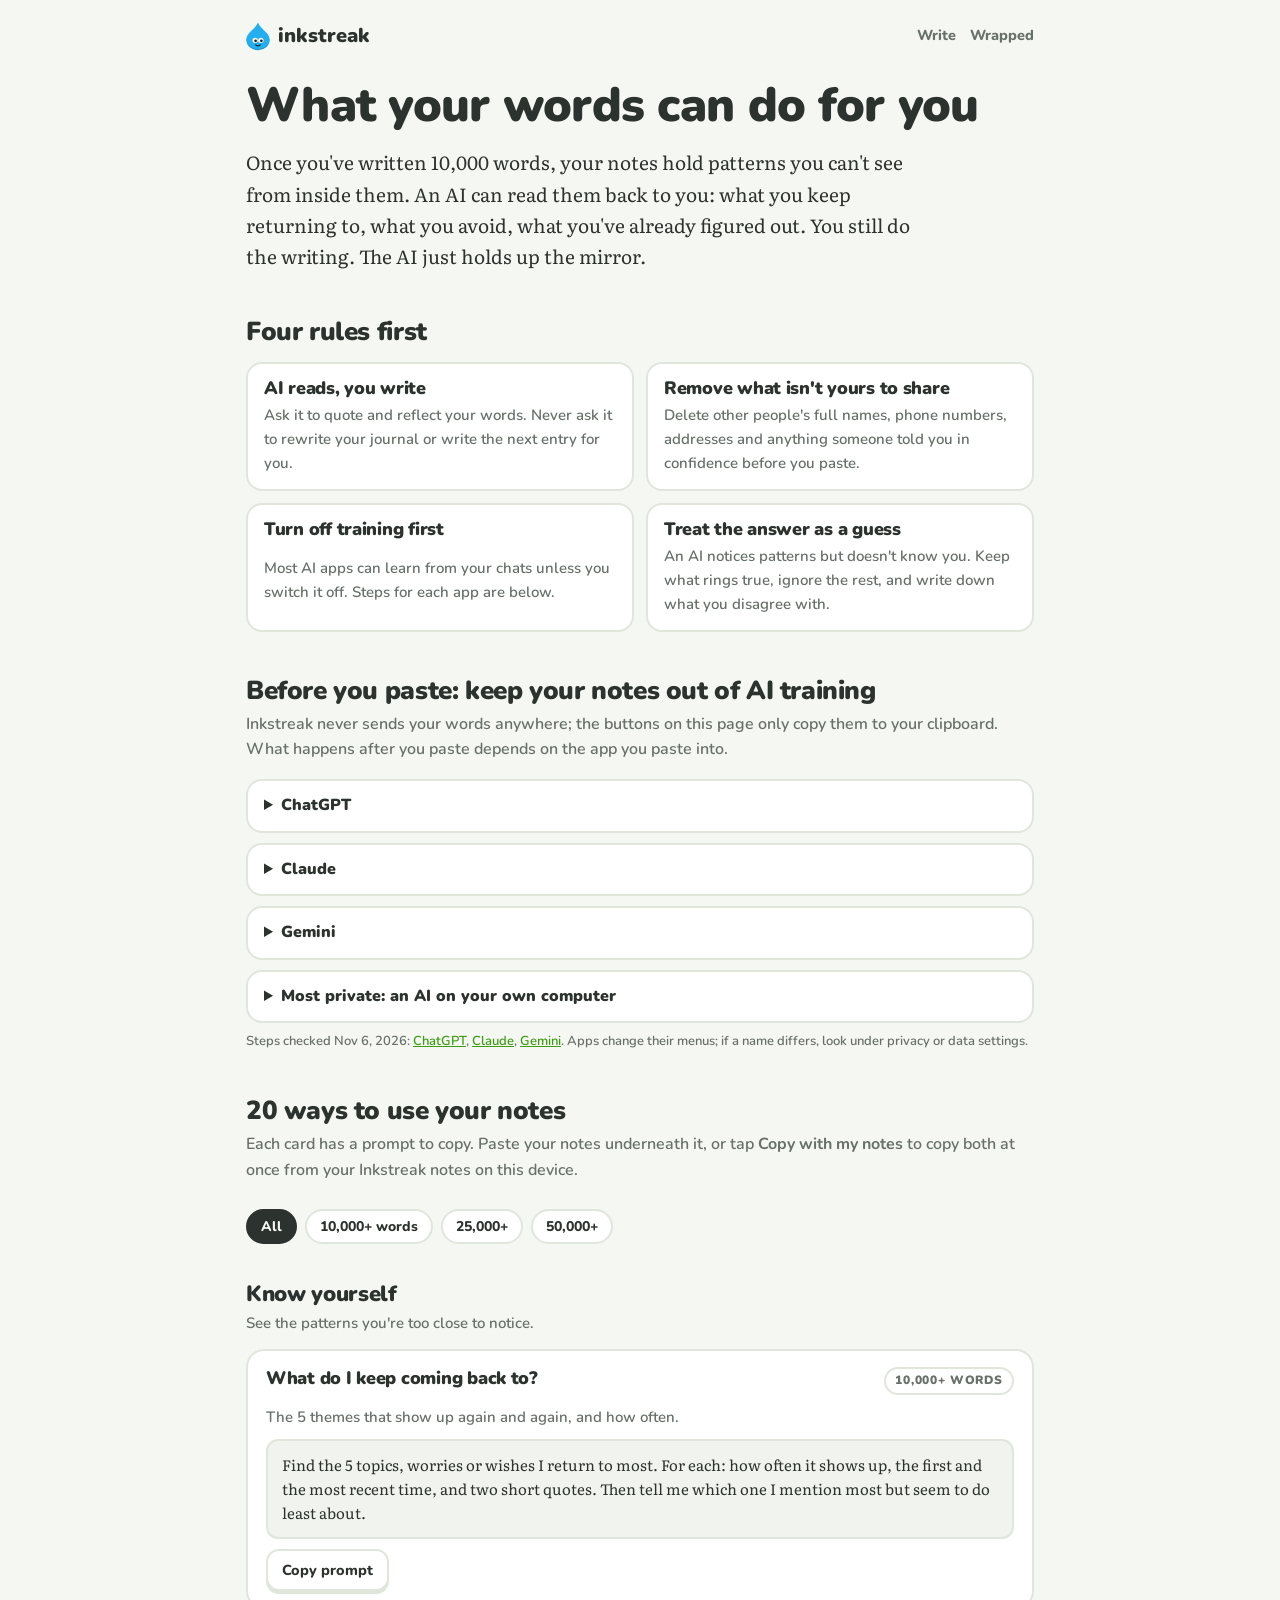
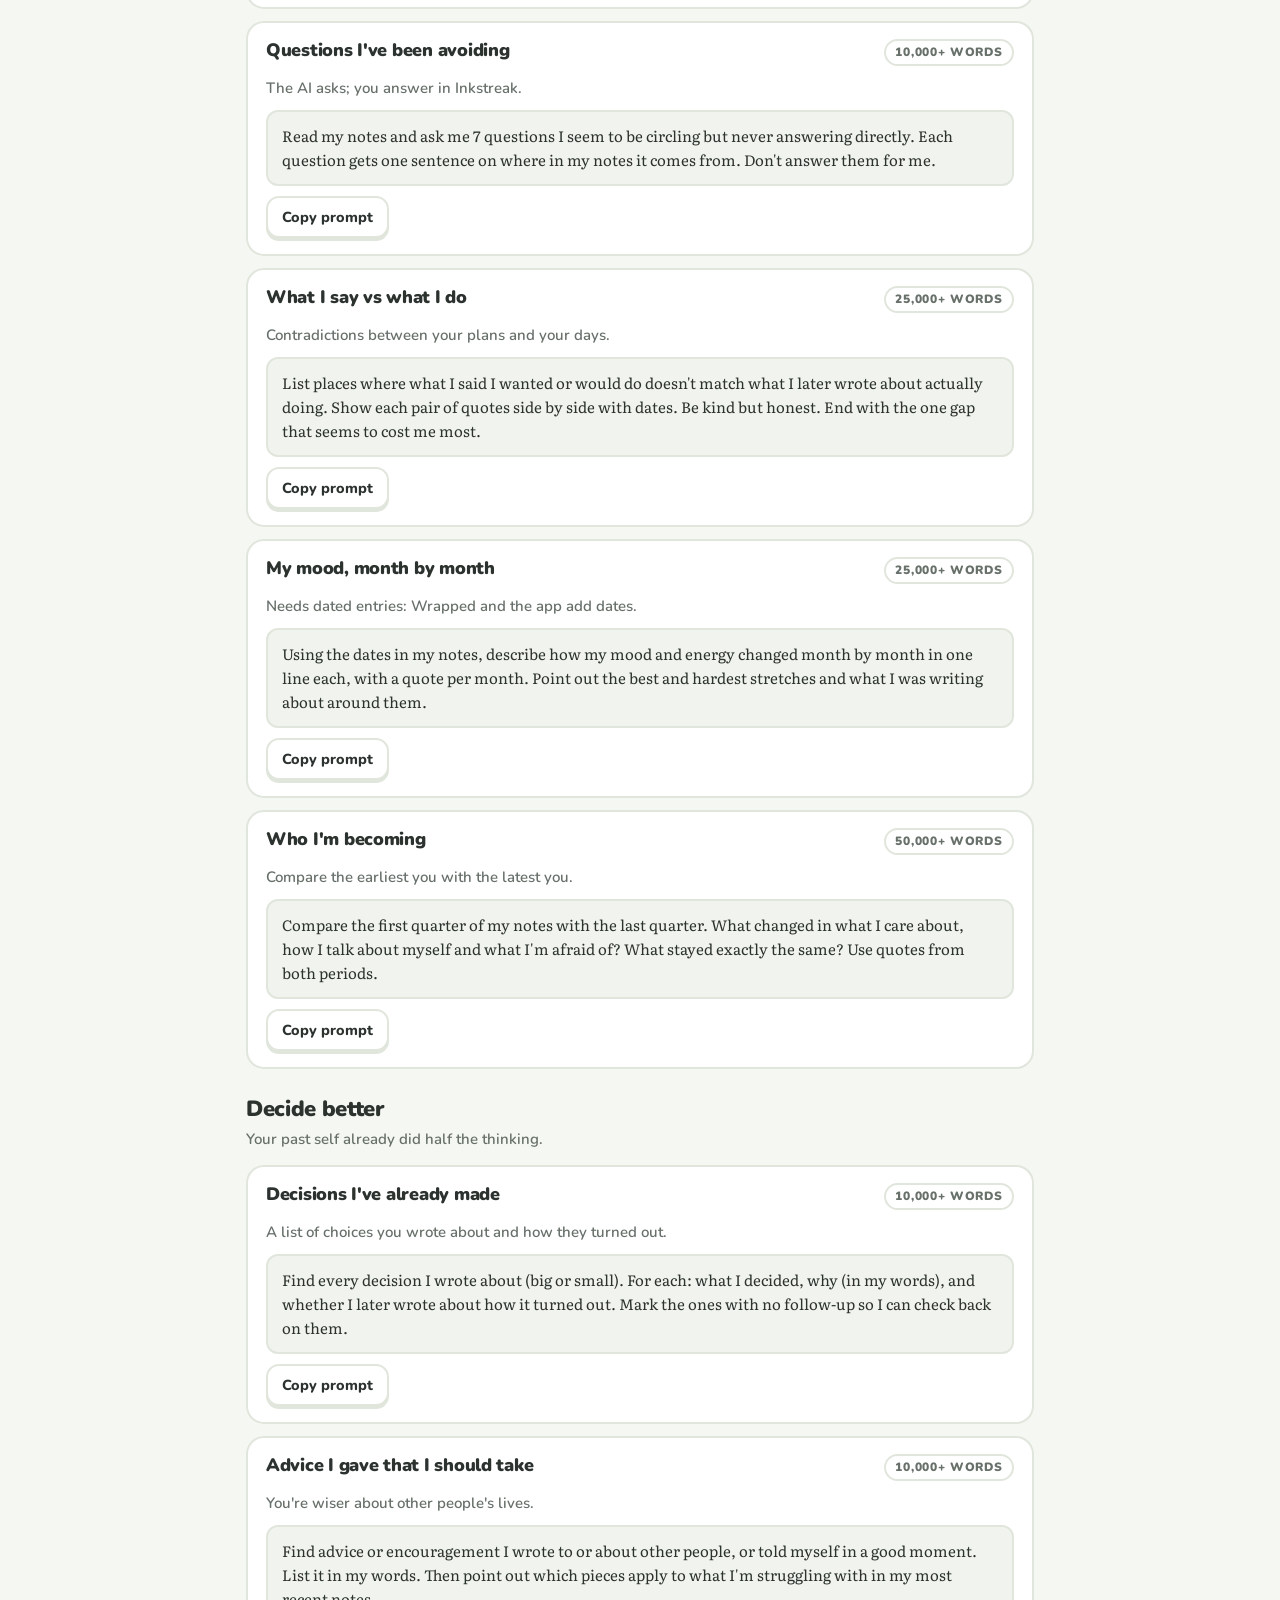
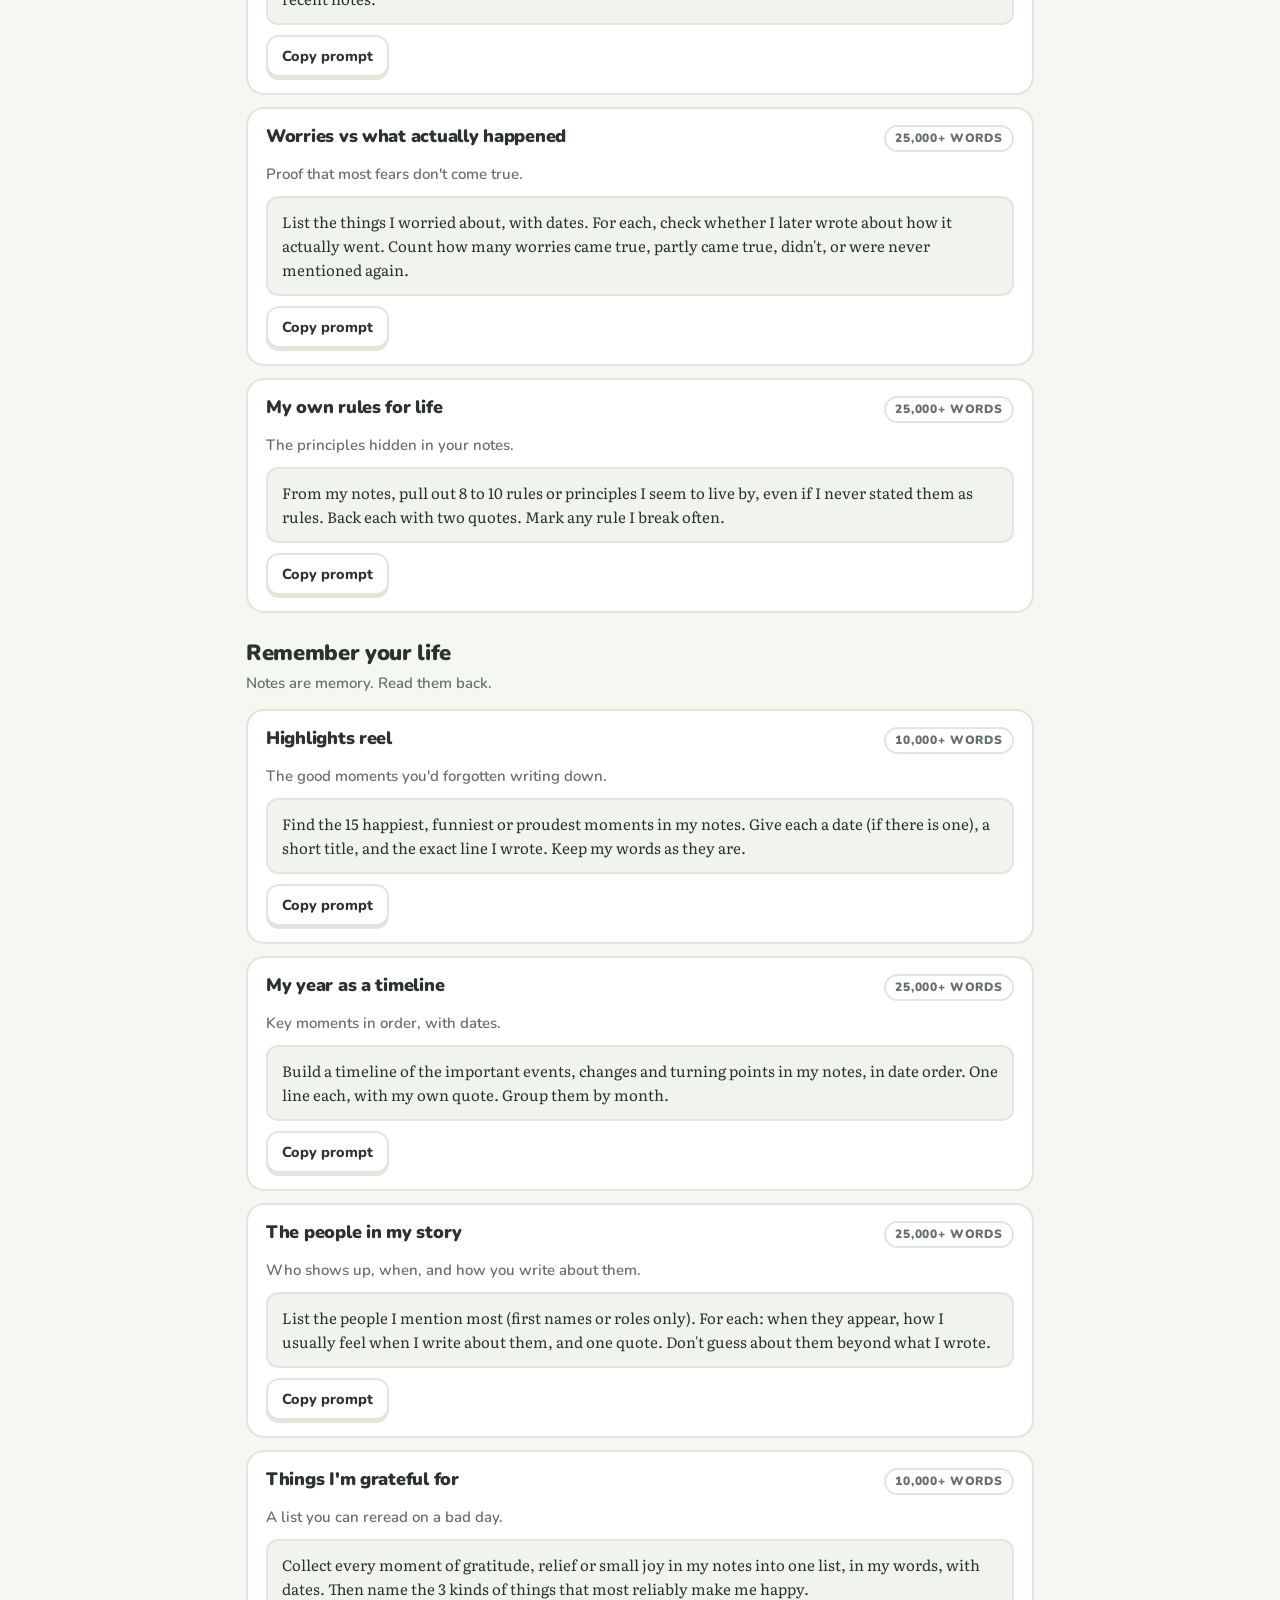
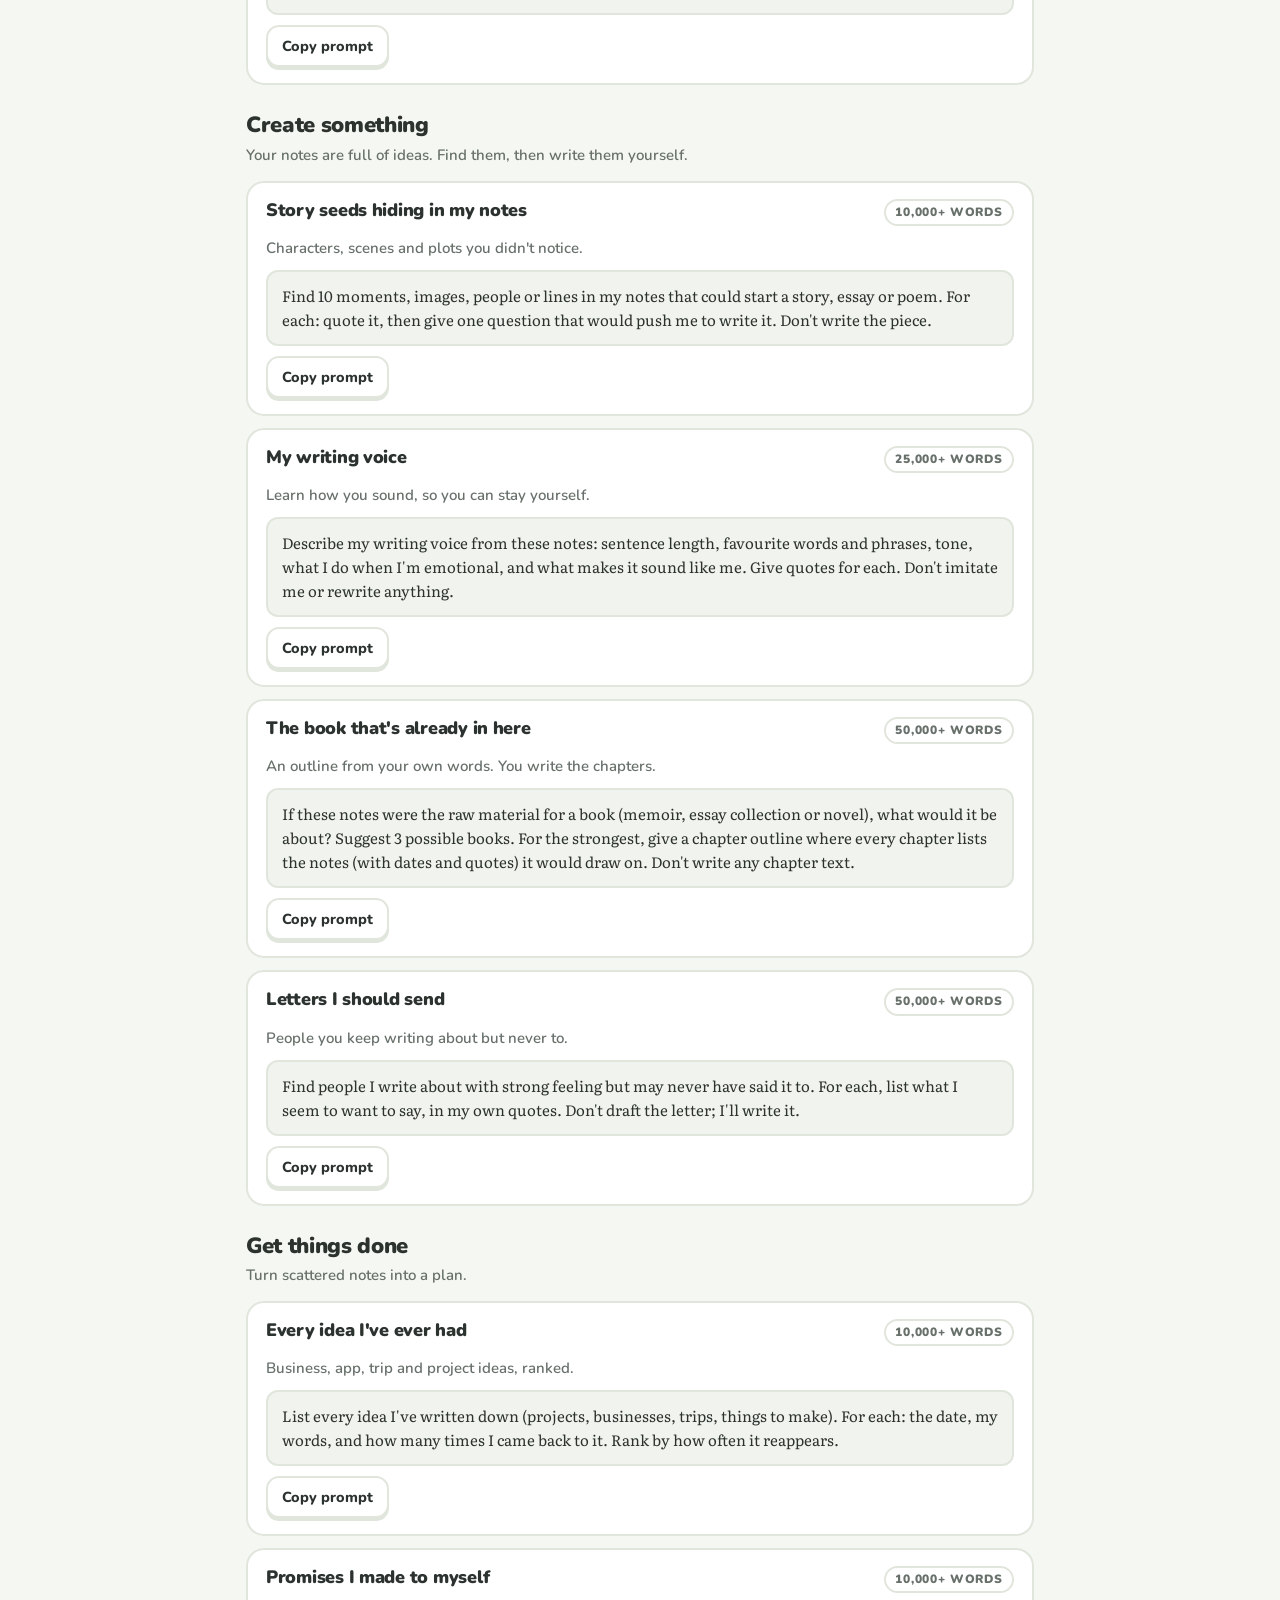
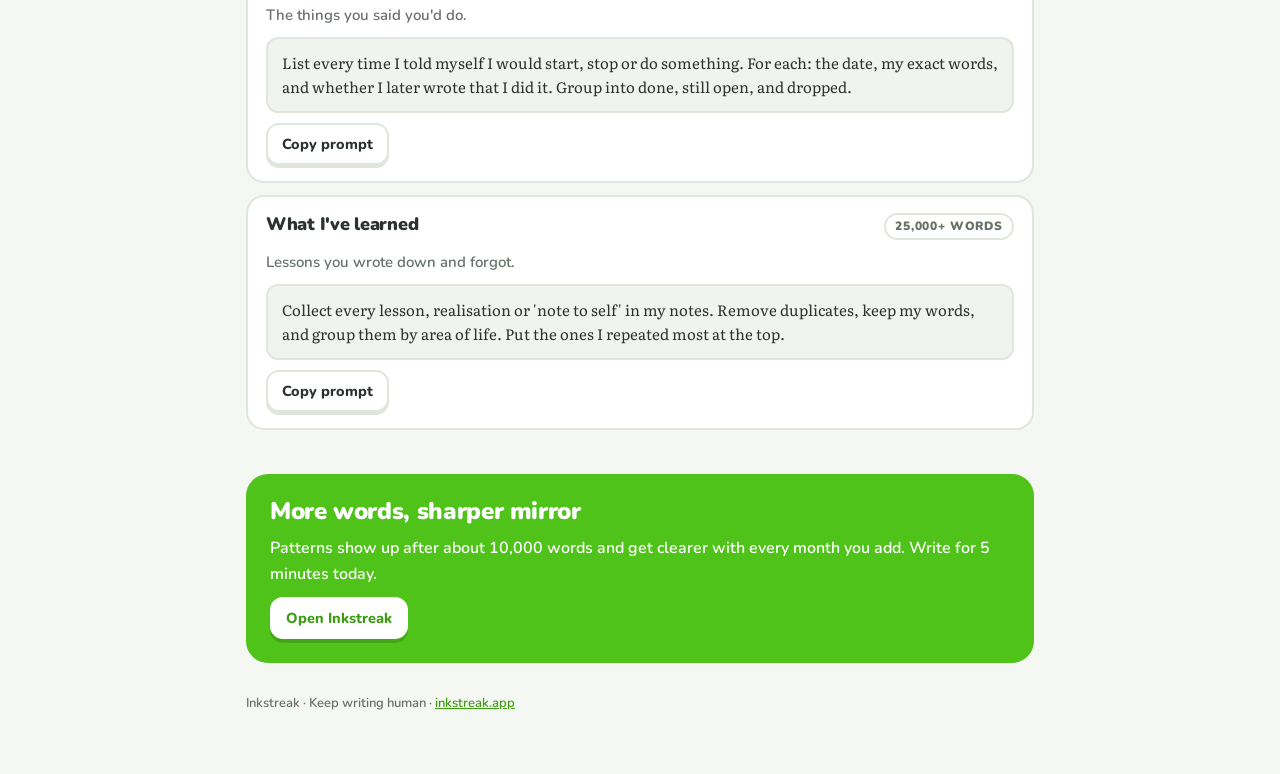
==== guide/index.html @ 5b2252b9 "Add guide: 20 ways to use your notes with AI; link from tracker, Wrapped and footer Co-Authored-By: " ====
<!doctype html>
<html lang="en">
<head>
<meta charset="utf-8">
<meta name="viewport" content="width=device-width, initial-scale=1, viewport-fit=cover">
<meta name="description" content="20 ways to use your own notes and journal with AI: find your patterns, review decisions, rebuild your year, find story ideas. Copy-paste prompts, and how to keep your notes out of AI training.">
<meta name="theme-color" content="#4FC31A">
<link rel="canonical" href="https://inkstreak.app/guide/">
<link rel="icon" href="../write/icon-192.png" type="image/png">
<link rel="apple-touch-icon" href="../write/apple-touch-icon.png">
<meta property="og:title" content="What your words can do for you">
<meta property="og:description" content="20 copy-paste AI prompts that read your own notes back to you. AI reads, you write.">
<meta property="og:image" content="https://inkstreak.app/write/og.png">
<meta property="og:url" content="https://inkstreak.app/guide/">
<meta name="twitter:card" content="summary_large_image">
<script defer data-website-id="dfid_KUDrv3UsUARsq1eUgd1q2" data-domain="inkstreak.app" src="https://datafa.st/js/script.cookieless.js"></script>
<style>:root{padding-top:env(safe-area-inset-top,0px);padding-bottom:env(safe-area-inset-bottom,0px)}[hidden]{display:none!important}img{max-width:100%}</style>
<title>What Your Words Can Do</title>
<link rel="preconnect" href="https://fonts.googleapis.com">
<link rel="preconnect" href="https://fonts.gstatic.com" crossorigin>
<link rel="stylesheet" href="https://fonts.googleapis.com/css2?family=Literata:opsz,wght@7..72,400;7..72,600&family=Nunito:wght@600;700;800;900&display=swap">
<style>
/* Layout: reading column. Hero + "your words" panel, privacy steps, rules, then prompt cards grouped by goal with level filters. Matches the /write tracker look. */
:root{
  --bg:#F5F7F2; --card:#FFFFFF; --ink:#2C322E; --soft:#68706A; --line:#E1E6DD;
  --green:#4FC31A; --green-d:#3E9C12; --green-t:#EAF7E1; --orange:#FF9600; --blue:#1A9BD6; --code:#F1F4EE;
  --ui:"Nunito",ui-rounded,system-ui,-apple-system,"Segoe UI",sans-serif;
  --serif:"Literata",Georgia,serif;
}
@media (prefers-color-scheme: dark){:root:not([data-theme="light"]){
  --bg:#111512; --card:#191F1A; --ink:#E9EEE7; --soft:#9AA39C; --line:#2B342D;
  --green:#58CC22; --green-d:#3A8F14; --green-t:#1D2E17; --orange:#FF9F1A; --blue:#3BB8F2; --code:#141A15; color-scheme:dark}}
:root[data-theme="dark"]{
  --bg:#111512; --card:#191F1A; --ink:#E9EEE7; --soft:#9AA39C; --line:#2B342D;
  --green:#58CC22; --green-d:#3A8F14; --green-t:#1D2E17; --orange:#FF9F1A; --blue:#3BB8F2; --code:#141A15; color-scheme:dark}
*{box-sizing:border-box}
html,body{margin:0}
body{background:var(--bg);color:var(--ink);font:600 16px/1.6 var(--ui);-webkit-font-smoothing:antialiased}
.wrap{max-width:820px;margin:0 auto;padding-block:20px 60px;padding-left:max(16px,env(safe-area-inset-left,0px));padding-right:max(16px,env(safe-area-inset-right,0px))}
a{color:var(--green-d)}
h1,h2,h3{margin:0;font-weight:900;letter-spacing:-.015em;text-wrap:balance;line-height:1.15}
h1{font-size:clamp(32px,7vw,48px)}
h2{font-size:26px}
h3{font-size:18px}
p{margin:0}
.soft{color:var(--soft)}
.num{font-variant-numeric:tabular-nums}
:focus-visible{outline:3px solid var(--blue);outline-offset:2px;border-radius:8px}
.top{display:flex;align-items:center;gap:10px;margin-bottom:26px;flex-wrap:wrap}
.brand{display:flex;align-items:center;gap:8px;text-decoration:none;color:var(--ink);font-weight:900;font-size:20px}
.brand svg{width:24px;height:30px}
.top nav{margin-left:auto;display:flex;gap:14px;font-size:14.5px;font-weight:800}
.top nav a{color:var(--soft);text-decoration:none}
.btn{display:inline-flex;align-items:center;justify-content:center;gap:6px;font:800 14.5px var(--ui);padding:9px 14px;border-radius:13px;border:2px solid var(--line);background:var(--card);box-shadow:0 3px 0 var(--line);cursor:pointer;color:var(--ink);text-decoration:none;white-space:nowrap}
.btn:active{transform:translateY(2px);box-shadow:0 1px 0 var(--line)}
.btn.go{background:var(--green);border-color:var(--green-d);box-shadow:0 4px 0 var(--green-d);color:#fff}
.btn.go:active{box-shadow:0 2px 0 var(--green-d)}
section{margin-top:44px}
.lead{font:400 19px/1.65 var(--serif);margin-top:14px;max-width:62ch}
.mine{margin-top:22px;background:var(--card);border:2px solid var(--green);border-radius:20px;padding:18px 20px;display:grid;gap:12px}
.mine .row{display:flex;gap:18px;flex-wrap:wrap;align-items:baseline}
.mine b.big{font-size:36px;font-weight:900;line-height:1}
.ladder{display:grid;grid-template-columns:repeat(3,minmax(0,1fr));gap:8px}
.step{border:2px solid var(--line);border-radius:14px;padding:10px 12px;font-size:14px}
.step b{display:block;font-size:16px}
.step.on{border-color:var(--green);background:var(--green-t)}
.step.next{border-style:dashed;border-color:var(--orange)}
@media (max-width:560px){.ladder{grid-template-columns:1fr}}
.rules{display:grid;grid-template-columns:repeat(2,minmax(0,1fr));gap:12px;margin-top:16px}
@media (max-width:640px){.rules{grid-template-columns:1fr}}
.rule{background:var(--card);border:2px solid var(--line);border-radius:16px;padding:14px 16px;display:grid;gap:4px}
.rule p{font-size:15px;color:var(--soft)}
.priv{margin-top:16px;display:grid;gap:10px}
details{background:var(--card);border:2px solid var(--line);border-radius:16px;padding:12px 16px}
summary{cursor:pointer;font-weight:900}
details ol{margin:8px 0 0;padding-left:20px;display:grid;gap:4px;font-size:15px}
details p{font-size:14.5px;color:var(--soft);margin-top:6px}
.filters{display:flex;gap:8px;flex-wrap:wrap;margin-top:16px;position:sticky;top:env(safe-area-inset-top,0px);background:var(--bg);padding-block:10px;z-index:5}
.chip{border:2px solid var(--line);background:var(--card);border-radius:999px;padding:6px 13px;font:800 14px var(--ui);cursor:pointer;color:var(--ink)}
.chip[aria-pressed="true"]{background:var(--ink);color:var(--bg);border-color:var(--ink)}
.group{margin-top:28px}
.group > p{color:var(--soft);margin-top:4px;font-size:15px}
.cards{display:grid;gap:12px;margin-top:14px}
.card{background:var(--card);border:2px solid var(--line);border-radius:18px;padding:16px 18px;display:grid;gap:10px;min-width:0}
.card .head{display:flex;gap:10px;align-items:baseline;flex-wrap:wrap}
.card .head h3{flex:1;min-width:200px}
.lvl{font-size:12px;font-weight:900;text-transform:uppercase;letter-spacing:.07em;color:var(--soft);border:2px solid var(--line);border-radius:999px;padding:2px 9px;white-space:nowrap}
.card.ready .lvl{color:var(--green-d);border-color:var(--green)}
.card .why{font-size:15px;color:var(--soft)}
.prompt{background:var(--code);border:2px solid var(--line);border-radius:12px;padding:12px 14px;font:400 15px/1.6 var(--serif);white-space:pre-wrap;overflow-wrap:anywhere;max-height:180px;overflow:auto}
.acts{display:flex;gap:8px;flex-wrap:wrap}
.toast{position:fixed;left:50%;bottom:calc(20px + env(safe-area-inset-bottom,0px));transform:translateX(-50%);background:var(--ink);color:var(--bg);padding:10px 16px;border-radius:14px;font-weight:800;z-index:60;max-width:calc(100% - 32px);text-align:center}
.cta{margin-top:44px;background:var(--green);color:#fff;border-radius:22px;padding:24px;display:grid;gap:10px}
.cta .btn{background:#fff;color:var(--green-d);border-color:#fff;box-shadow:0 4px 0 rgba(0,0,0,.15);justify-self:start}
footer{margin-top:30px;font-size:13px;color:var(--soft)}
.src{font-size:13px;color:var(--soft);margin-top:8px}
</style>
</head>
<body>
<svg width="0" height="0" style="position:absolute" aria-hidden="true">
  <symbol id="inky" viewBox="0 0 100 124">
    <path d="M50 6 C60 34 98 48 98 76 A48 41 0 0 1 2 76 C2 48 40 34 50 6Z" fill="#1A8FC7" transform="translate(0,4)"/>
    <path d="M50 6 C60 34 98 48 98 76 A48 41 0 0 1 2 76 C2 48 40 34 50 6Z" fill="#22AEEF"/>
    <circle cx="38" cy="80" r="11" fill="#fff"/><circle cx="62" cy="80" r="11" fill="#fff"/>
    <circle cx="40" cy="82" r="5.6" fill="#1D1D1D"/><circle cx="64" cy="82" r="5.6" fill="#1D1D1D"/>
    <path d="M40 99 Q50 107 60 99" stroke="#1D1D1D" stroke-width="4.8" fill="none" stroke-linecap="round"/>
  </symbol>
</svg>
<div class="wrap">
  <div class="top">
    <a class="brand" href="../"><svg><use href="#inky"/></svg>inkstreak</a>
    <nav aria-label="Main"><a href="../write/">Write</a><a href="../wrapped/">Wrapped</a></nav>
  </div>

  <header>
    <h1>What your words can do for you</h1>
    <p class="lead">Once you've written 10,000 words, your notes hold patterns you can't see from inside them. An AI can read them back to you: what you keep returning to, what you avoid, what you've already figured out. You still do the writing. The AI just holds up the mirror.</p>
    <div class="mine" id="mine" hidden></div>
  </header>

  <section aria-labelledby="h-rules">
    <h2 id="h-rules">Four rules first</h2>
    <div class="rules">
      <div class="rule"><h3>AI reads, you write</h3><p>Ask it to quote and reflect your words. Never ask it to rewrite your journal or write the next entry for you.</p></div>
      <div class="rule"><h3>Remove what isn't yours to share</h3><p>Delete other people's full names, phone numbers, addresses and anything someone told you in confidence before you paste.</p></div>
      <div class="rule"><h3>Turn off training first</h3><p>Most AI apps can learn from your chats unless you switch it off. Steps for each app are below.</p></div>
      <div class="rule"><h3>Treat the answer as a guess</h3><p>An AI notices patterns but doesn't know you. Keep what rings true, ignore the rest, and write down what you disagree with.</p></div>
    </div>
  </section>

  <section aria-labelledby="h-priv">
    <h2 id="h-priv">Before you paste: keep your notes out of AI training</h2>
    <p class="soft" style="margin-top:6px">Inkstreak never sends your words anywhere; the buttons on this page only copy them to your clipboard. What happens after you paste depends on the app you paste into.</p>
    <div class="priv">
      <details><summary>ChatGPT</summary><ol><li>Tap your profile picture, then <b>Settings</b>.</li><li>Open <b>Data Controls</b>.</li><li>Turn off <b>Improve the model for everyone</b>.</li></ol><p>Or start a <b>Temporary Chat</b>, which isn't used for training.</p></details>
      <details><summary>Claude</summary><ol><li>Open <b>Settings</b>, then <b>Privacy</b>.</li><li>Turn off <b>Help improve our AI models</b>.</li></ol><p>New chats after that aren't used for training.</p></details>
      <details><summary>Gemini</summary><ol><li>In the Gemini app, tap your profile picture.</li><li>Open <b>Gemini Apps Activity</b> (Google is renaming it <b>Keep Activity</b>).</li><li>Tap <b>Turn off</b>.</li></ol><p>Google may still keep chats for up to 72 hours to run the service.</p></details>
      <details><summary>Most private: an AI on your own computer</summary><ol><li>Install a free app such as LM Studio or Ollama on a laptop.</li><li>Download a model in the app.</li><li>Paste your notes there. Nothing leaves your computer.</li></ol><p>Answers are a bit less sharp than the big apps, but your words never touch the internet.</p></details>
    </div>
    <p class="src">Steps checked Nov 6, 2026: <a href="https://www.techradar.com/computing/artificial-intelligence/your-chatgpt-data-automatically-trains-its-ai-models-unless-you-turn-off-this-setting">ChatGPT</a>, <a href="https://privacy.claude.com/en/articles/12109829-how-do-i-change-my-model-improvement-privacy-settings">Claude</a>, <a href="https://www.bgr.com/1939066/how-to-stop-google-gemini-training-personal-data/">Gemini</a>. Apps change their menus; if a name differs, look under privacy or data settings.</p>
  </section>

  <section aria-labelledby="h-ideas">
    <h2 id="h-ideas">20 ways to use your notes</h2>
    <p class="soft" style="margin-top:6px">Each card has a prompt to copy. Paste your notes underneath it, or tap <b>Copy with my notes</b> to copy both at once from your Inkstreak notes on this device.</p>
    <div class="filters" role="group" aria-label="Filter by level" id="filters">
      <button class="chip" type="button" data-lvl="all" aria-pressed="true">All</button>
      <button class="chip" type="button" data-lvl="10000" aria-pressed="false">10,000+ words</button>
      <button class="chip" type="button" data-lvl="25000" aria-pressed="false">25,000+</button>
      <button class="chip" type="button" data-lvl="50000" aria-pressed="false">50,000+</button>
    </div>
    <div id="groups"></div>
  </section>

  <div class="cta">
    <h2 style="font-size:24px">More words, sharper mirror</h2>
    <p>Patterns show up after about 10,000 words and get clearer with every month you add. Write for 5 minutes today.</p>
    <a class="btn" href="../write/">Open Inkstreak</a>
  </div>

  <footer>Inkstreak · Keep writing human · <a href="../">inkstreak.app</a></footer>
</div>
<div class="toast" id="toast" hidden aria-live="polite"></div>

<script>
(() => {
"use strict";
const $ = s => document.querySelector(s);
const fmt = n => Math.round(n).toLocaleString();
const esc = s => String(s).replace(/[&<>"']/g, c => ({"&":"&amp;","<":"&lt;",">":"&gt;",'"':"&quot;","'":"&#39;"}[c]));
const wc = s => (String(s || "").match(/\S+/g) || []).length;
const track = g => { try { window.datafast && window.datafast(g); } catch (e) {} };
function toast(t) { const el = $("#toast"); el.textContent = t; el.hidden = false; clearTimeout(toast.t); toast.t = setTimeout(() => el.hidden = true, 3600); }

const BASE = "Below are my own notes and journal entries, oldest first. Work only from what I actually wrote. Quote my exact words (with dates where they exist) to back up every point. Don't rewrite, polish or add to my writing, and don't give me generic advice. If something isn't in my notes, say so.";

const GROUPS = [
  { name: "Know yourself", why: "See the patterns you're too close to notice.", items: [
    { lvl: 10000, t: "What do I keep coming back to?", why: "The 5 themes that show up again and again, and how often.", p: "Find the 5 topics, worries or wishes I return to most. For each: how often it shows up, the first and the most recent time, and two short quotes. Then tell me which one I mention most but seem to do least about." },
    { lvl: 10000, t: "Questions I've been avoiding", why: "The AI asks; you answer in Inkstreak.", p: "Read my notes and ask me 7 questions I seem to be circling but never answering directly. Each question gets one sentence on where in my notes it comes from. Don't answer them for me." },
    { lvl: 25000, t: "What I say vs what I do", why: "Contradictions between your plans and your days.", p: "List places where what I said I wanted or would do doesn't match what I later wrote about actually doing. Show each pair of quotes side by side with dates. Be kind but honest. End with the one gap that seems to cost me most." },
    { lvl: 25000, t: "My mood, month by month", why: "Needs dated entries: Wrapped and the app add dates.", p: "Using the dates in my notes, describe how my mood and energy changed month by month in one line each, with a quote per month. Point out the best and hardest stretches and what I was writing about around them." },
    { lvl: 50000, t: "Who I'm becoming", why: "Compare the earliest you with the latest you.", p: "Compare the first quarter of my notes with the last quarter. What changed in what I care about, how I talk about myself and what I'm afraid of? What stayed exactly the same? Use quotes from both periods." }
  ]},
  { name: "Decide better", why: "Your past self already did half the thinking.", items: [
    { lvl: 10000, t: "Decisions I've already made", why: "A list of choices you wrote about and how they turned out.", p: "Find every decision I wrote about (big or small). For each: what I decided, why (in my words), and whether I later wrote about how it turned out. Mark the ones with no follow-up so I can check back on them." },
    { lvl: 10000, t: "Advice I gave that I should take", why: "You're wiser about other people's lives.", p: "Find advice or encouragement I wrote to or about other people, or told myself in a good moment. List it in my words. Then point out which pieces apply to what I'm struggling with in my most recent notes." },
    { lvl: 25000, t: "Worries vs what actually happened", why: "Proof that most fears don't come true.", p: "List the things I worried about, with dates. For each, check whether I later wrote about how it actually went. Count how many worries came true, partly came true, didn't, or were never mentioned again." },
    { lvl: 25000, t: "My own rules for life", why: "The principles hidden in your notes.", p: "From my notes, pull out 8 to 10 rules or principles I seem to live by, even if I never stated them as rules. Back each with two quotes. Mark any rule I break often." }
  ]},
  { name: "Remember your life", why: "Notes are memory. Read them back.", items: [
    { lvl: 10000, t: "Highlights reel", why: "The good moments you'd forgotten writing down.", p: "Find the 15 happiest, funniest or proudest moments in my notes. Give each a date (if there is one), a short title, and the exact line I wrote. Keep my words as they are." },
    { lvl: 25000, t: "My year as a timeline", why: "Key moments in order, with dates.", p: "Build a timeline of the important events, changes and turning points in my notes, in date order. One line each, with my own quote. Group them by month." },
    { lvl: 25000, t: "The people in my story", why: "Who shows up, when, and how you write about them.", p: "List the people I mention most (first names or roles only). For each: when they appear, how I usually feel when I write about them, and one quote. Don't guess about them beyond what I wrote." },
    { lvl: 10000, t: "Things I'm grateful for", why: "A list you can reread on a bad day.", p: "Collect every moment of gratitude, relief or small joy in my notes into one list, in my words, with dates. Then name the 3 kinds of things that most reliably make me happy." }
  ]},
  { name: "Create something", why: "Your notes are full of ideas. Find them, then write them yourself.", items: [
    { lvl: 10000, t: "Story seeds hiding in my notes", why: "Characters, scenes and plots you didn't notice.", p: "Find 10 moments, images, people or lines in my notes that could start a story, essay or poem. For each: quote it, then give one question that would push me to write it. Don't write the piece." },
    { lvl: 25000, t: "My writing voice", why: "Learn how you sound, so you can stay yourself.", p: "Describe my writing voice from these notes: sentence length, favourite words and phrases, tone, what I do when I'm emotional, and what makes it sound like me. Give quotes for each. Don't imitate me or rewrite anything." },
    { lvl: 50000, t: "The book that's already in here", why: "An outline from your own words. You write the chapters.", p: "If these notes were the raw material for a book (memoir, essay collection or novel), what would it be about? Suggest 3 possible books. For the strongest, give a chapter outline where every chapter lists the notes (with dates and quotes) it would draw on. Don't write any chapter text." },
    { lvl: 50000, t: "Letters I should send", why: "People you keep writing about but never to.", p: "Find people I write about with strong feeling but may never have said it to. For each, list what I seem to want to say, in my own quotes. Don't draft the letter; I'll write it." }
  ]},
  { name: "Get things done", why: "Turn scattered notes into a plan.", items: [
    { lvl: 10000, t: "Every idea I've ever had", why: "Business, app, trip and project ideas, ranked.", p: "List every idea I've written down (projects, businesses, trips, things to make). For each: the date, my words, and how many times I came back to it. Rank by how often it reappears." },
    { lvl: 10000, t: "Promises I made to myself", why: "The things you said you'd do.", p: "List every time I told myself I would start, stop or do something. For each: the date, my exact words, and whether I later wrote that I did it. Group into done, still open, and dropped." },
    { lvl: 25000, t: "What I've learned", why: "Lessons you wrote down and forgot.", p: "Collect every lesson, realisation or 'note to self' in my notes. Remove duplicates, keep my words, and group them by area of life. Put the ones I repeated most at the top." }
  ]}
];

// ---------- Local data ----------
let notes = [], typed = 0, wrappedTotal = 0;
try {
  const S = JSON.parse(localStorage.getItem("inkstreak.web.v1") || "null");
  if (S) {
    notes = (S.notes || []).filter(n => !n.deleted && (n.body || "").trim() && n.title !== "Start here").sort((a, b) => (a.createdAt || 0) - (b.createdAt || 0));
    typed = Object.values(S.days || {}).reduce((a, d) => a + (+d.typed || 0) + (+d.logged || 0), 0);
  }
} catch (e) {}
try { const W = JSON.parse(localStorage.getItem("inkstreak.wrapped.v1") || "null"); if (W && Array.isArray(W.sources)) wrappedTotal = W.sources.filter(s => !s.sample).reduce((a, s) => a + (s.words || 0), 0); } catch (e) {}
const noteWords = notes.reduce((a, n) => a + wc(n.body), 0);
const level = Math.max(noteWords, typed, wrappedTotal);

function renderMine() {
  if (!level) return;
  const box = $("#mine"); box.hidden = false;
  const steps = [10000, 25000, 50000];
  const next = steps.find(s => level < s);
  box.innerHTML = `<div class="row"><b class="big num">${fmt(level)}</b><span>words written${wrappedTotal > Math.max(noteWords, typed) ? " (from Writing Wrapped)" : ""}. ${noteWords ? `${fmt(noteWords)} of them are in your Inkstreak notes on this device, ready to copy.` : "Save writing as Inkstreak notes to copy it here in one tap."}</span></div>
    <div class="ladder">${steps.map(s => `<div class="step${level >= s ? " on" : s === next ? " next" : ""}"><b class="num">${fmt(s)}</b>${level >= s ? "Unlocked" : s === next ? fmt(s - level) + " words to go" : "Later"}</div>`).join("")}</div>`;
}

function notesText() {
  const MAX = 50000; let out = [], words = 0, cut = false;
  for (let i = notes.length - 1; i >= 0; i--) {
    const n = notes[i], w = wc(n.body);
    if (words + w > MAX && out.length) { cut = true; break; }
    const d = n.createdAt ? new Date(n.createdAt).toLocaleDateString(undefined, { day: "numeric", month: "short", year: "numeric" }) : "";
    out.unshift(`### ${n.title || "Untitled"}${d ? " (" + d + ")" : ""}\n${n.body.trim()}`); words += w;
  }
  return { text: out.join("\n\n"), words, cut };
}

function renderGroups(filter) {
  $("#groups").innerHTML = GROUPS.map(g => {
    const items = g.items.filter(i => filter === "all" || i.lvl === +filter);
    if (!items.length) return "";
    return `<div class="group"><h2 style="font-size:22px">${esc(g.name)}</h2><p>${esc(g.why)}</p><div class="cards">${items.map(i => {
      const id = GROUPS.indexOf(g) + "-" + g.items.indexOf(i);
      return `<article class="card${level >= i.lvl ? " ready" : ""}"><div class="head"><h3>${esc(i.t)}</h3><span class="lvl">${level >= i.lvl ? "✓ " : ""}${fmt(i.lvl)}+ words</span></div>
        <p class="why">${esc(i.why)}</p><div class="prompt">${esc(i.p)}</div>
        <div class="acts"><button class="btn" type="button" data-copy="${id}">Copy prompt</button>${noteWords ? `<button class="btn go" type="button" data-copyall="${id}">Copy with my notes</button>` : ""}</div></article>`;
    }).join("")}</div></div>`;
  }).join("");
}
function promptFor(id) { const [g, i] = id.split("-").map(Number); const it = GROUPS[g].items[i]; return { it, text: `${it.t}\n\n${it.p}\n\n${BASE}` }; }
async function copy(text, msg) {
  try { await navigator.clipboard.writeText(text); toast(msg); return true; }
  catch (e) {
    const ta = document.createElement("textarea"); ta.value = text; ta.setAttribute("readonly", ""); ta.style.position = "fixed"; ta.style.opacity = "0"; document.body.appendChild(ta); ta.select();
    let ok = false; try { ok = document.execCommand("copy"); } catch (e2) {} ta.remove();
    toast(ok ? msg : "Your browser blocked copying. Select the prompt text and copy it yourself."); return ok;
  }
}
document.addEventListener("click", e => {
  const a = e.target.closest("[data-copy]"), b = e.target.closest("[data-copyall]");
  if (a) { const { it, text } = promptFor(a.dataset.copy); copy(text + "\n\nMY NOTES:\n[paste your notes here]", "Prompt copied. Paste it into your AI app, then add your notes."); track("guide_copy"); }
  if (b) {
    const { text } = promptFor(b.dataset.copyall), n = notesText();
    copy(`${text}\n\nMY NOTES (${fmt(n.words)} words):\n\n${n.text}`, n.cut ? `Copied with your newest ${fmt(n.words)} words. Many AI apps can't take more in one paste.` : `Copied with all ${fmt(n.words)} words of your notes. Paste it into your AI app.`);
    track("guide_copy_notes");
  }
  const f = e.target.closest("[data-lvl]");
  if (f) { document.querySelectorAll("[data-lvl]").forEach(x => x.setAttribute("aria-pressed", String(x === f))); renderGroups(f.dataset.lvl); }
});
renderMine(); renderGroups("all");
})();
</script>
</body>
</html>
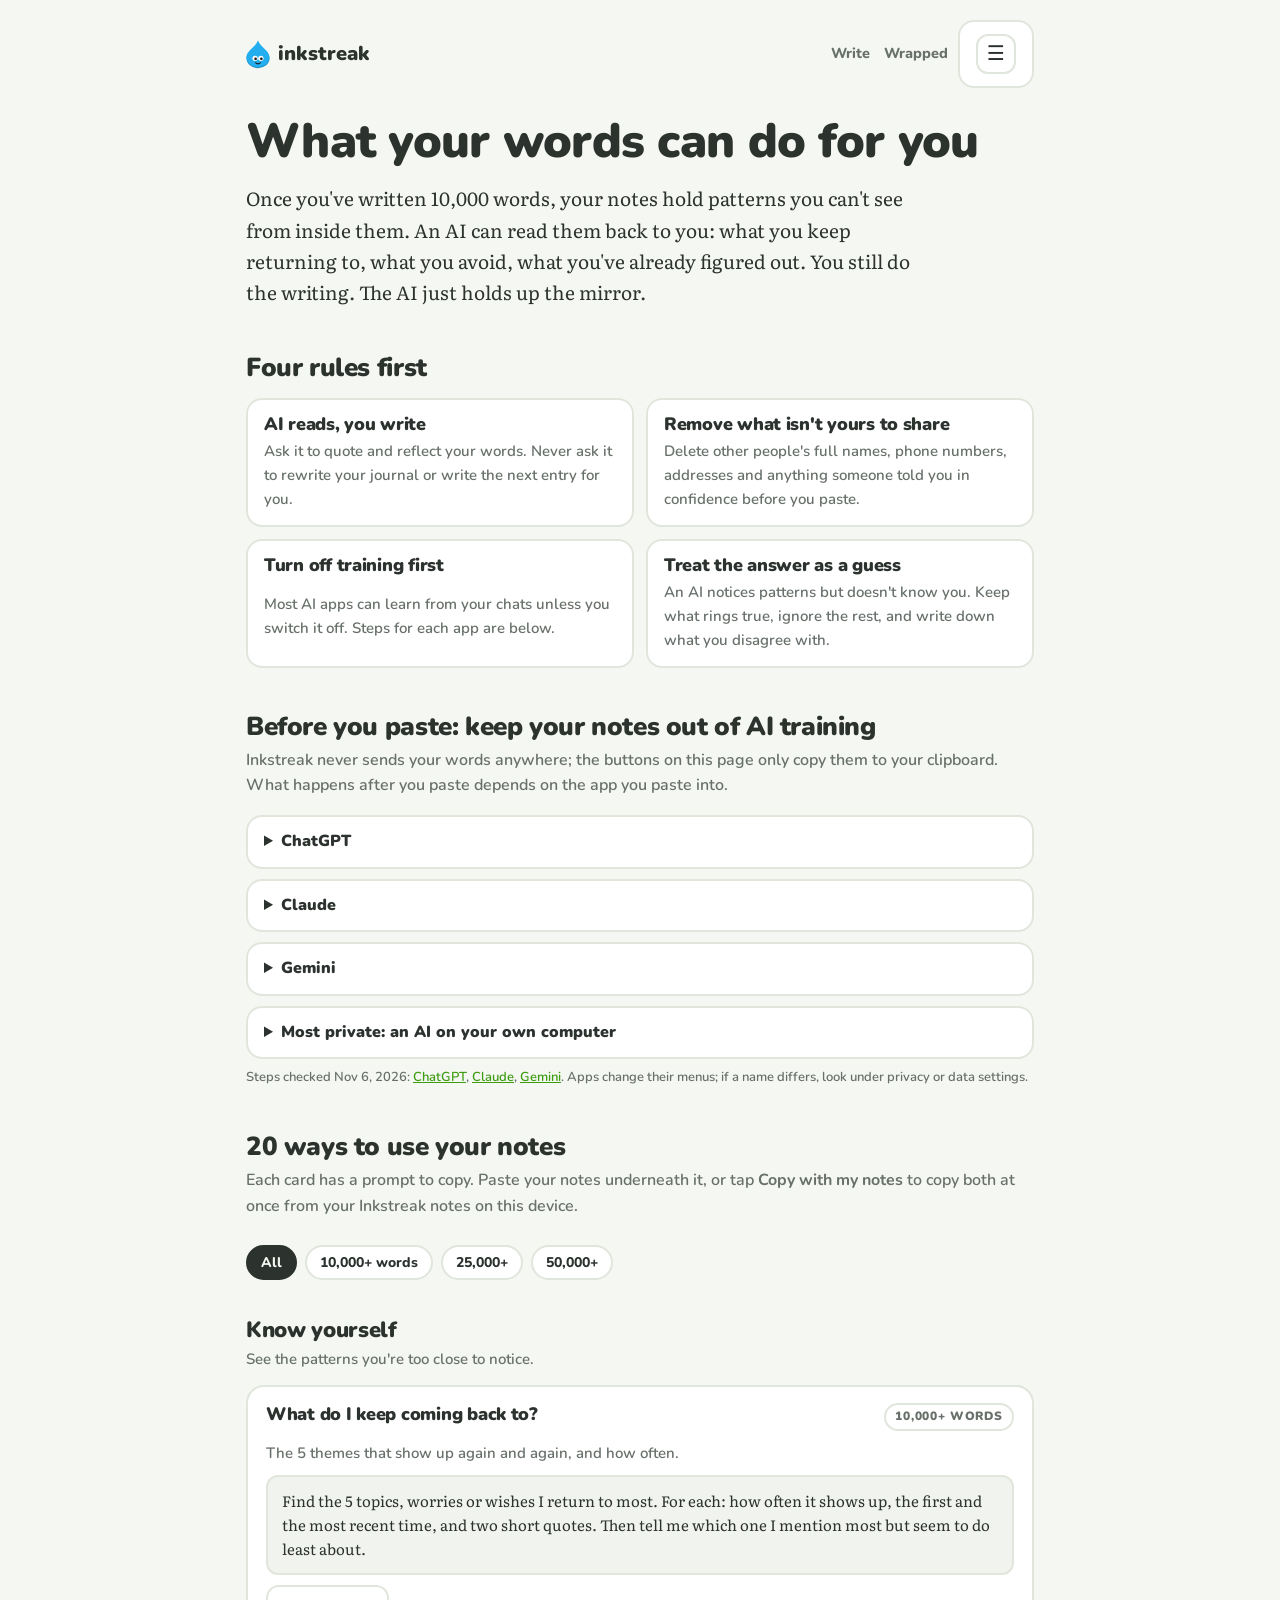
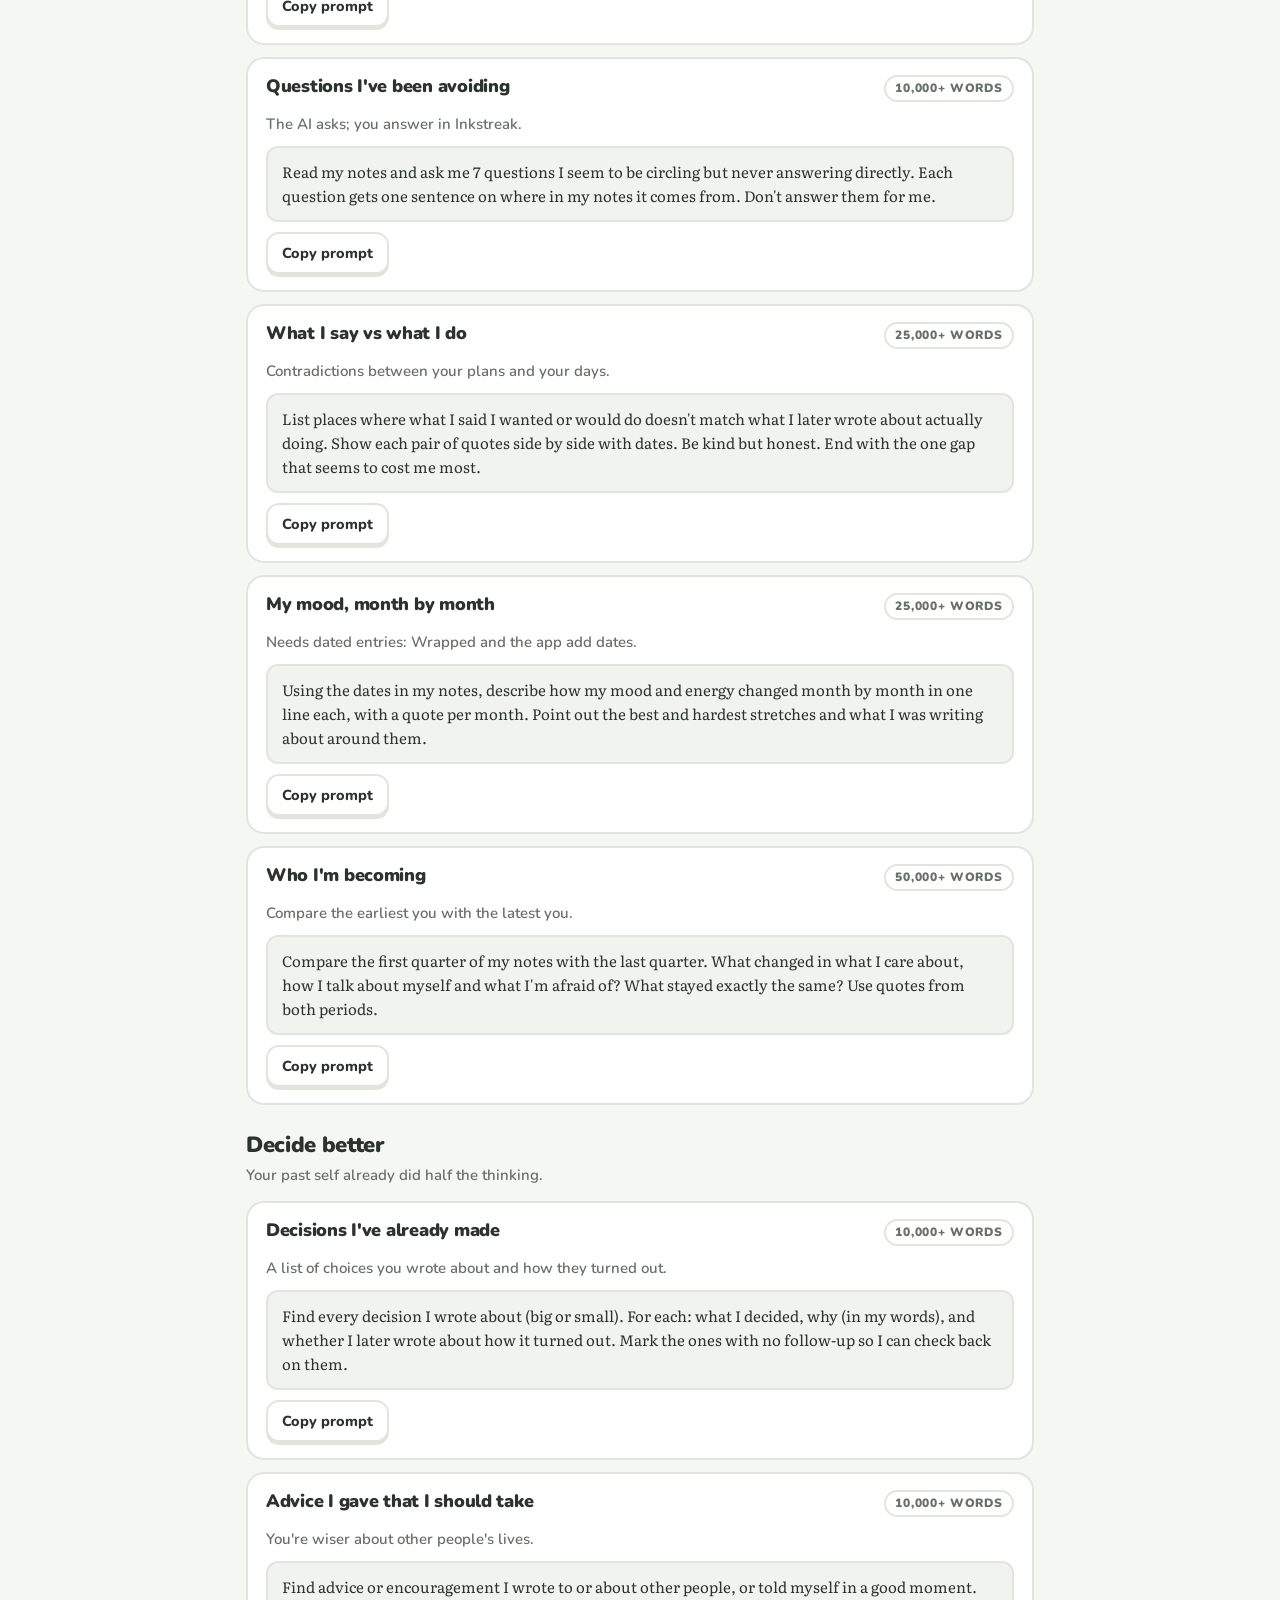
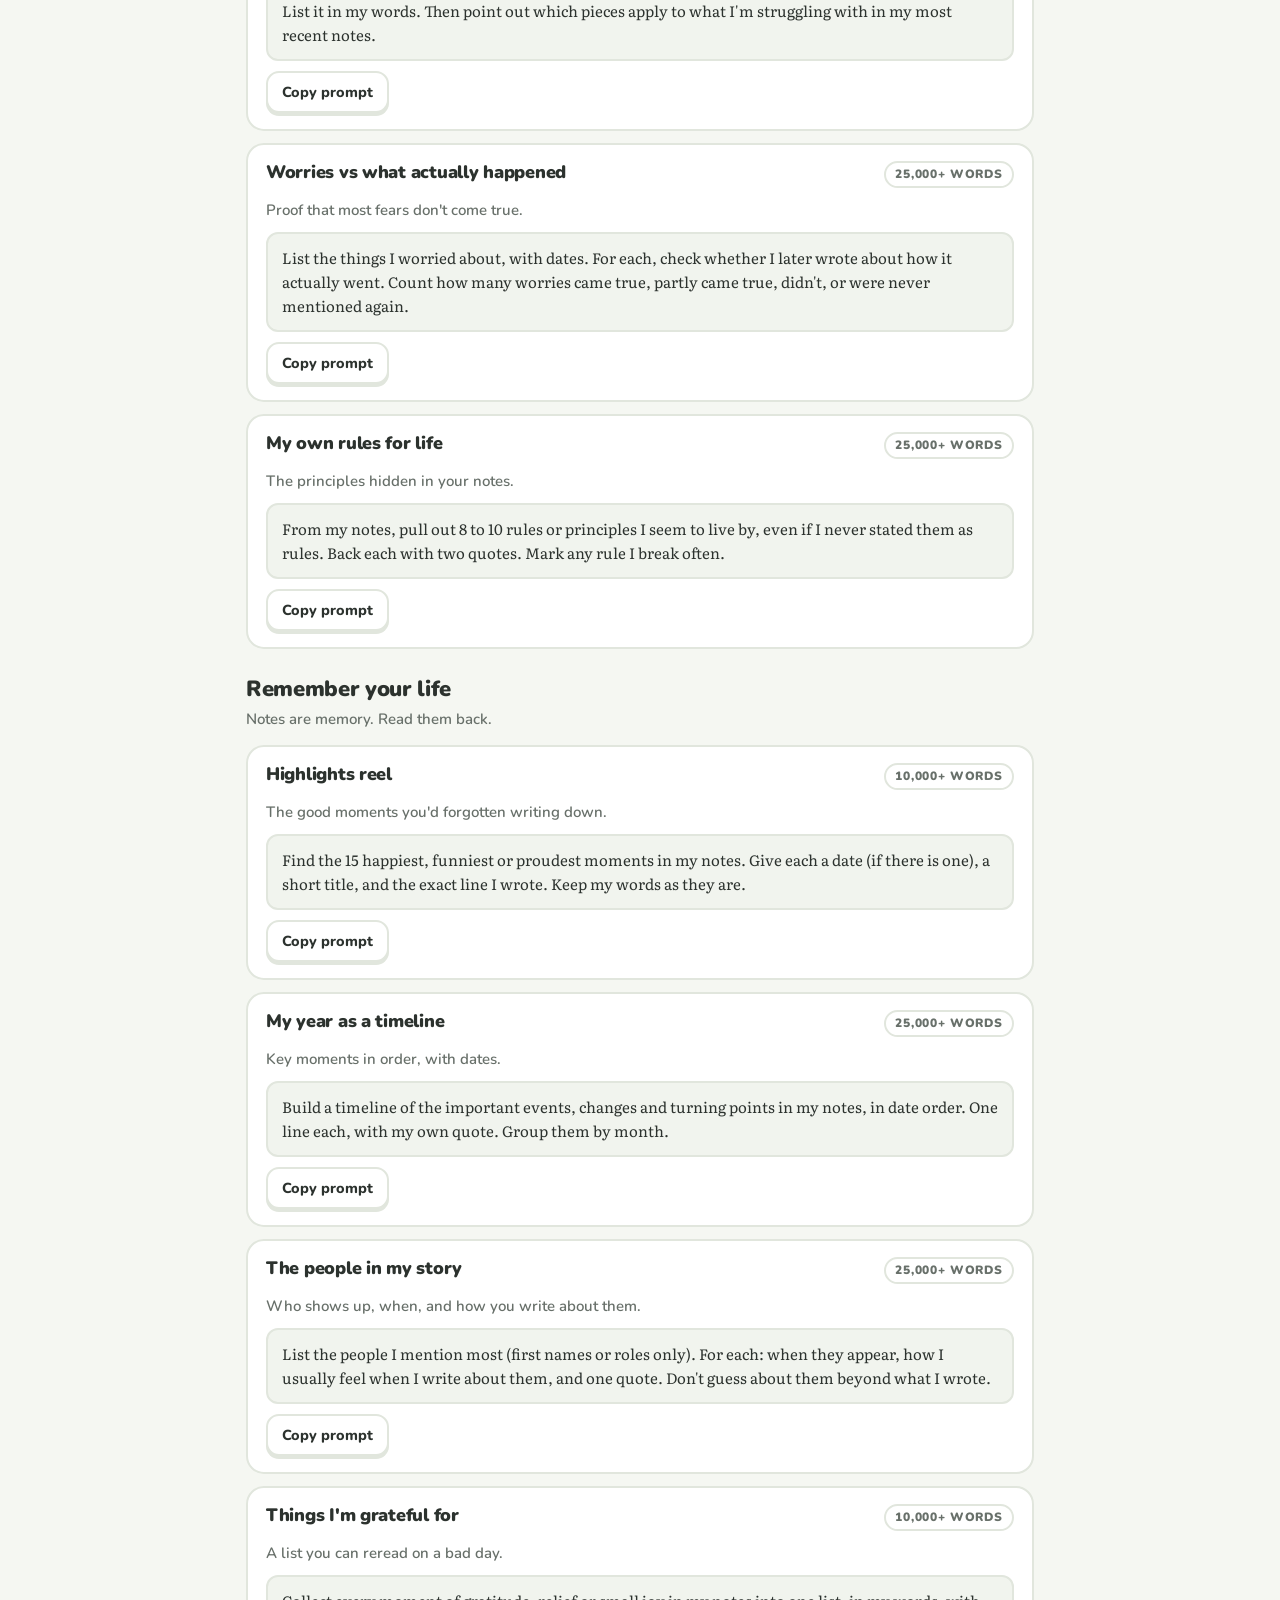
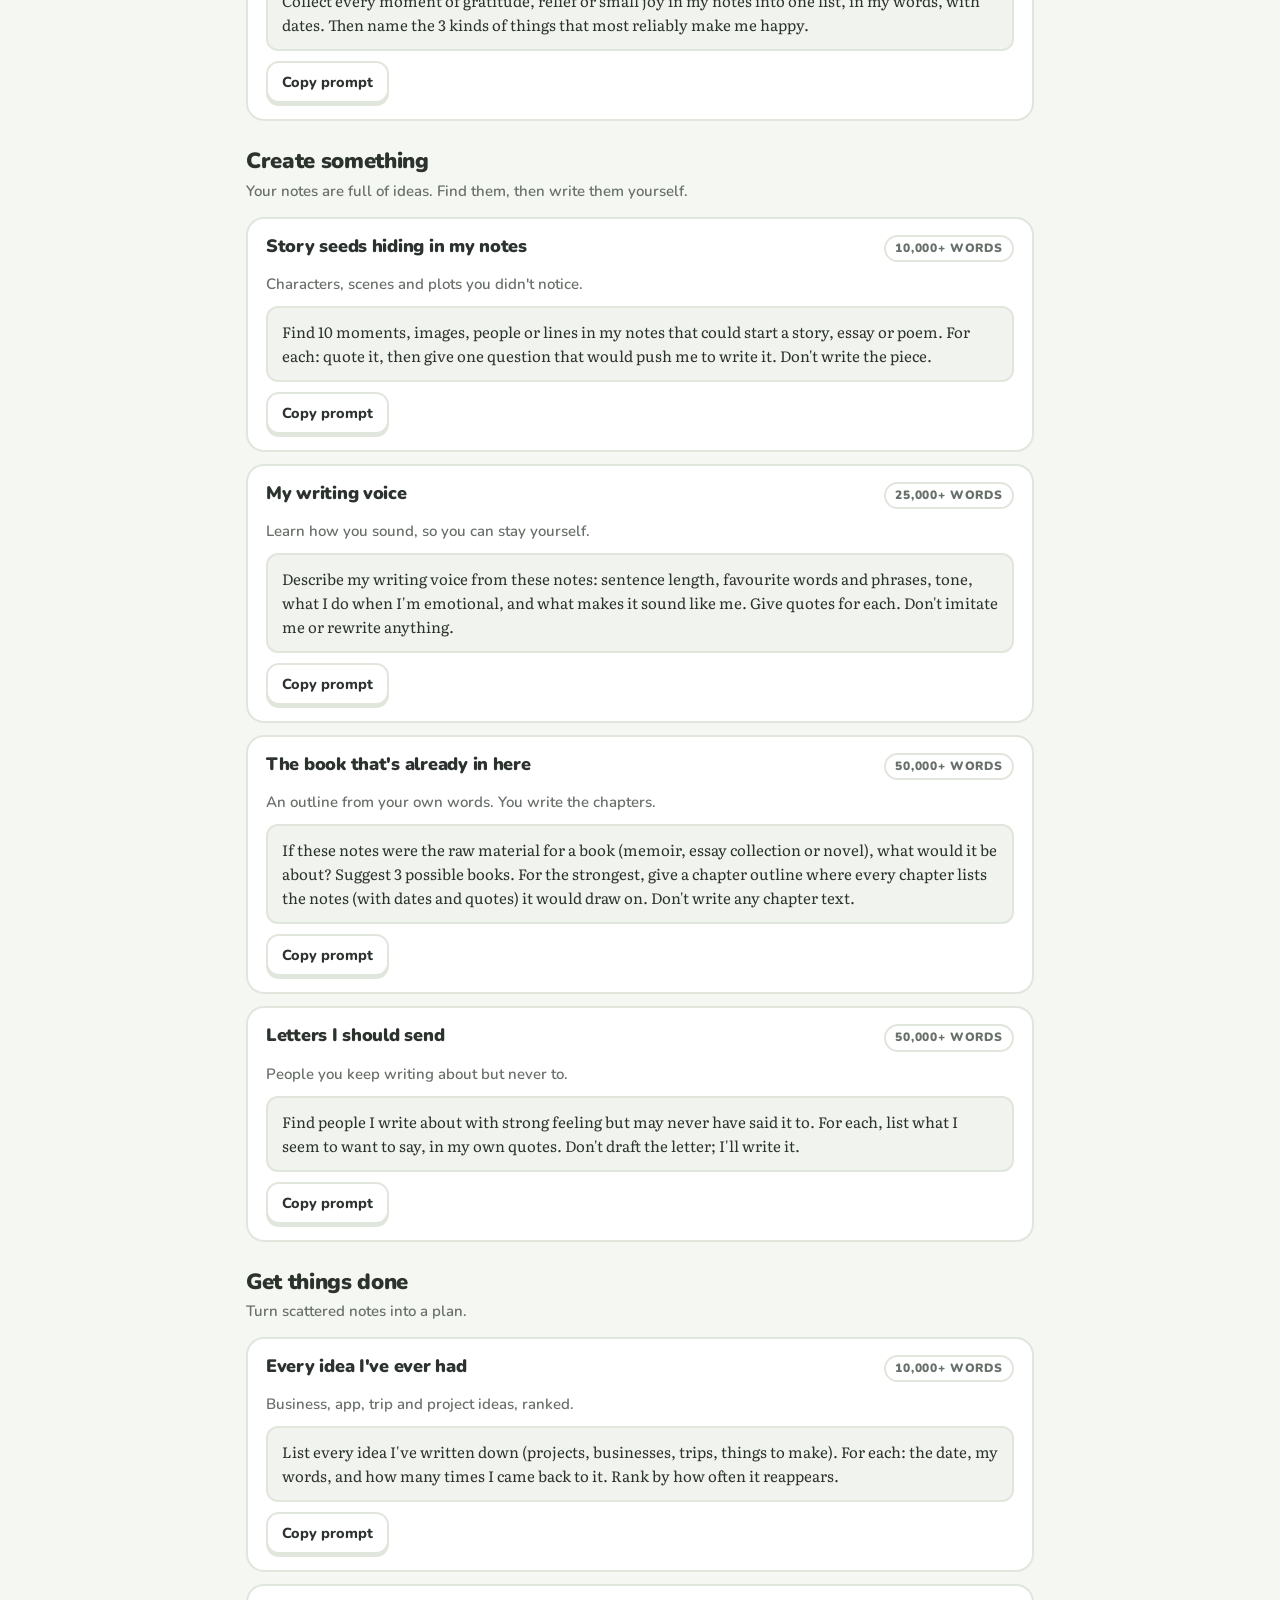
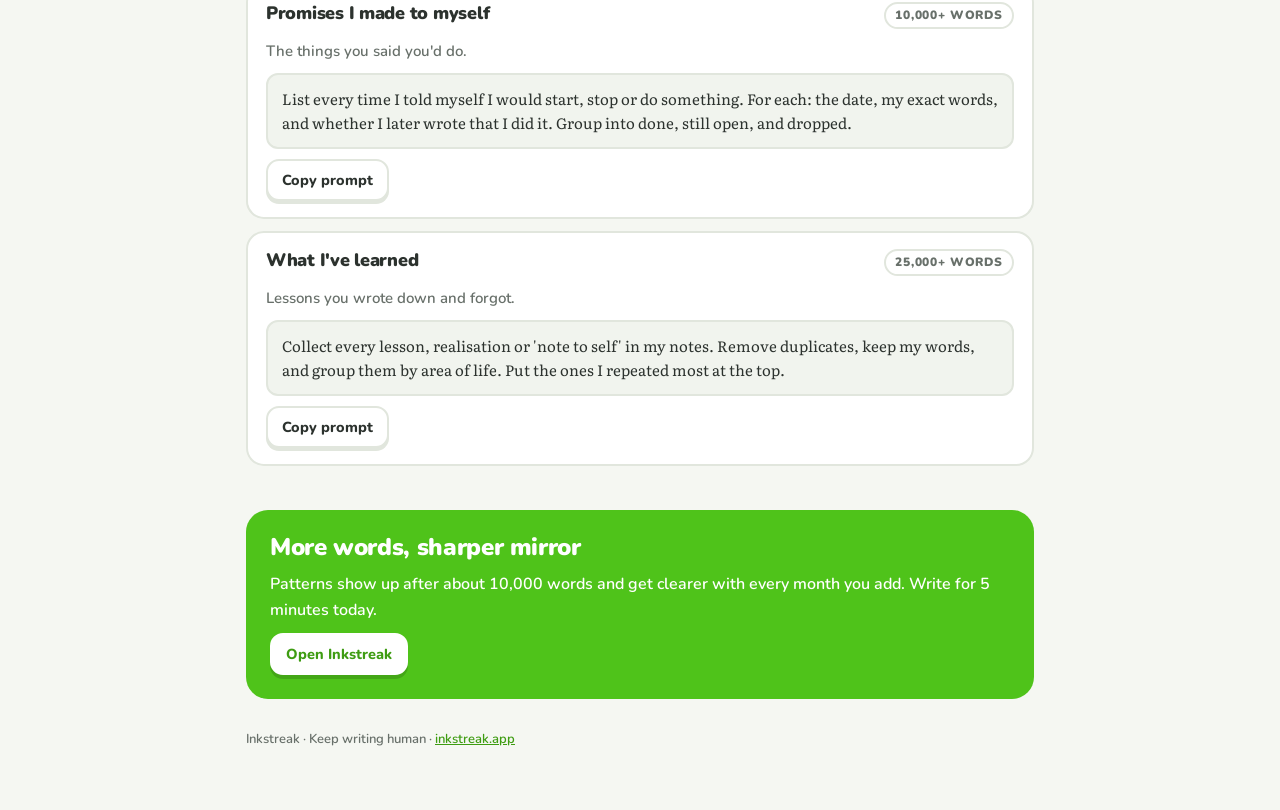
==== commit 7e6bc894: "Site-wide menu (works on phones), paper pages in the tracker, menu on web pages Co-Authored-By: Clau" ====
--- a/guide/index.html
+++ b/guide/index.html
@@ -109,7 +109,26 @@
 <div class="wrap">
   <div class="top">
     <a class="brand" href="../"><svg><use href="#inky"/></svg>inkstreak</a>
-    <nav aria-label="Main"><a href="../write/">Write</a><a href="../wrapped/">Wrapped</a></nav>
+    <nav aria-label="Main"><a href="../write/">Write</a><a href="../wrapped/">Wrapped</a></nav><details class="smenu"><summary aria-label="Menu">☰</summary>
+  <div class="smenu-panel">
+    <div><p class="smenu-h">Free on the web</p><a href="../write/">Write and track words</a><a href="../write/#paper">Count a paper page</a><a href="../wrapped/">Writing Wrapped</a><a href="../guide/">Use your notes with AI</a></div>
+    <div><p class="smenu-h">The app</p><a href="../#features">How it works</a><a href="../#pricing">Pricing</a><a href="../write/#get-app">iPhone and Android</a><a href="../support.html">Help</a><a href="../privacy.html">Privacy</a></div>
+    <div><p class="smenu-h">Guides</p><a href="../journal-prompts.html">228 journal prompts</a><a href="../journaling.html">Journaling</a><a href="../handwritten-journal.html">Handwritten journals</a><a href="../writers.html">For writers</a><a href="../students.html">For students</a></div>
+  </div>
+</details>
+<style>
+.smenu{position:relative;flex:none}
+.smenu summary{list-style:none;cursor:pointer;width:40px;height:40px;display:grid;place-items:center;border-radius:12px;border:2px solid var(--line);font-size:20px;line-height:1;color:var(--ink);background:var(--card,var(--panel))}
+.smenu summary::-webkit-details-marker{display:none}
+.smenu-panel{position:absolute;right:0;top:calc(100% + 8px);z-index:40;background:var(--card,var(--panel));border:2px solid var(--line);border-radius:18px;box-shadow:0 18px 40px rgba(0,0,0,.18);padding:16px 18px;display:grid;grid-template-columns:repeat(3,minmax(160px,1fr));gap:14px 22px;width:max-content;max-width:calc(100vw - 32px)}
+.smenu-panel div{display:grid;gap:6px;align-content:start}
+.smenu-panel a{color:var(--ink);text-decoration:none;font-weight:700;font-size:15px}
+.smenu-panel a:hover{text-decoration:underline}
+.smenu-h{font-size:11.5px;font-weight:900;letter-spacing:.08em;text-transform:uppercase;color:var(--green);margin:0 0 2px}
+@media (max-width:700px){.smenu-panel{position:fixed;left:16px;right:16px;top:calc(64px + env(safe-area-inset-top,0px));width:auto;max-width:none;grid-template-columns:1fr 1fr;max-height:calc(100vh - 90px);overflow:auto}.smenu-panel div:last-child{grid-column:1/-1}}
+</style>
+<script>document.addEventListener("click",function(e){document.querySelectorAll(".smenu[open]").forEach(function(d){if(!d.contains(e.target)||e.target.closest(".smenu-panel a"))d.open=false;});});</script>
+
   </div>
 
   <header>
@@ -213,7 +232,7 @@
   const S = JSON.parse(localStorage.getItem("inkstreak.web.v1") || "null");
   if (S) {
     notes = (S.notes || []).filter(n => !n.deleted && (n.body || "").trim() && n.title !== "Start here").sort((a, b) => (a.createdAt || 0) - (b.createdAt || 0));
-    typed = Object.values(S.days || {}).reduce((a, d) => a + (+d.typed || 0) + (+d.logged || 0), 0);
+    typed = Object.values(S.days || {}).reduce((a, d) => a + (+d.typed || 0) + (+d.logged || 0) + (+d.paper || 0), 0);
   }
 } catch (e) {}
 try { const W = JSON.parse(localStorage.getItem("inkstreak.wrapped.v1") || "null"); if (W && Array.isArray(W.sources)) wrappedTotal = W.sources.filter(s => !s.sample).reduce((a, s) => a + (s.words || 0), 0); } catch (e) {}
